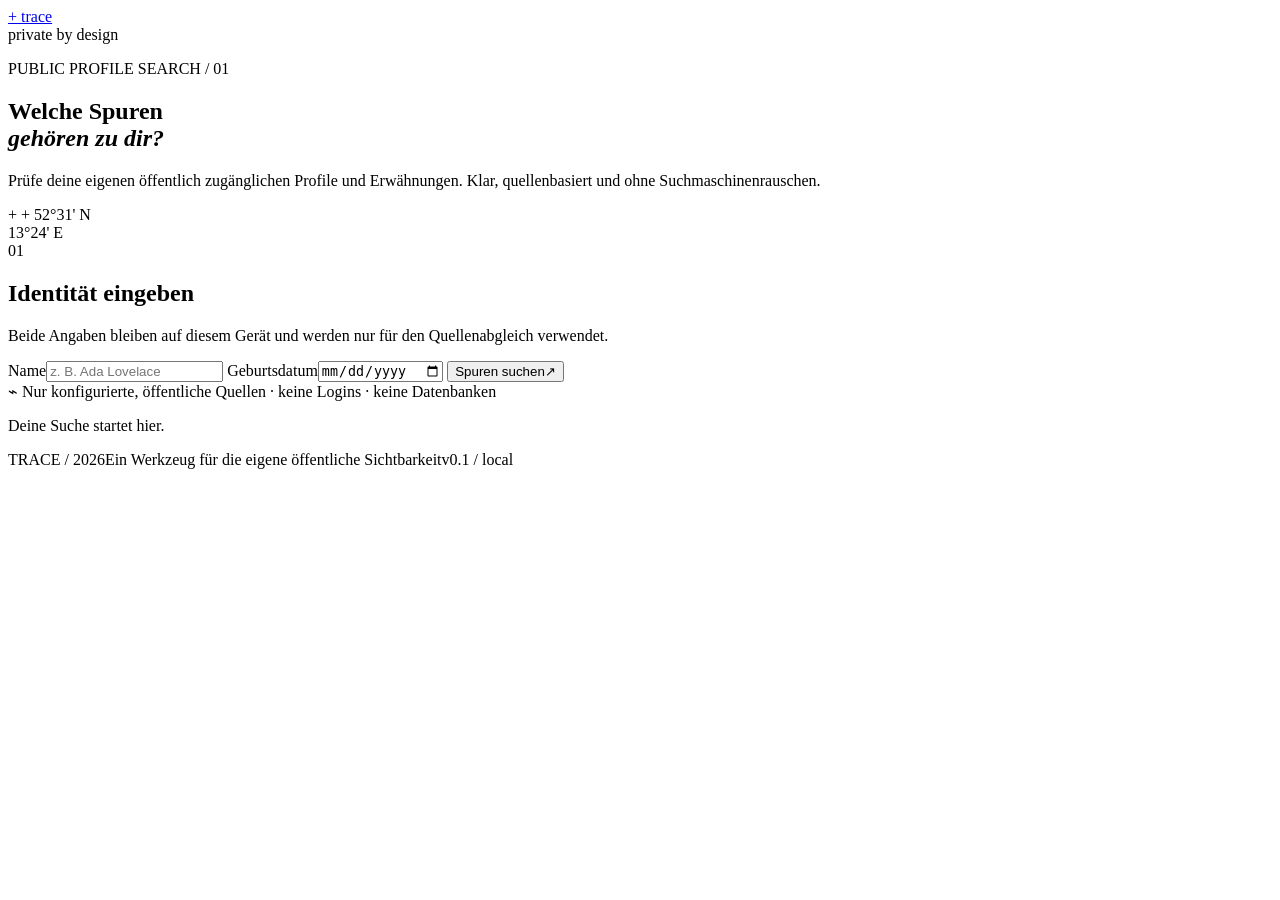
==== web/index.html @ 54b22336 "Add Trace public profile search landing page" ====
<!doctype html>
<html lang="de">
<head>
  <meta charset="utf-8">
  <meta name="viewport" content="width=device-width, initial-scale=1">
  <meta name="description" content="Finde deine eigenen öffentlich zugänglichen Profile und Erwähnungen.">
  <title>Trace / öffentliche Spuren</title>
  <link rel="preconnect" href="https://fonts.googleapis.com">
  <link rel="preconnect" href="https://fonts.gstatic.com" crossorigin>
  <link href="https://fonts.googleapis.com/css2?family=DM+Mono:wght@400;500&family=Space+Grotesk:wght@400;500;600;700&display=swap" rel="stylesheet">
  <link rel="stylesheet" href="static/styles.css">
</head>
<body>
  <div class="page-shell">
    <header class="topbar">
      <a class="brand" href="/" aria-label="Trace Startseite"><span class="brand-mark">+</span> trace</a>
      <div class="topbar-note"><span class="status-dot"></span> private by design</div>
    </header>

    <main>
      <section class="hero" aria-labelledby="page-title">
        <div class="hero-copy">
          <p class="eyebrow">PUBLIC PROFILE SEARCH / 01</p>
          <h1 id="page-title">Welche Spuren<br><em>gehören zu dir?</em></h1>
          <p class="intro">Prüfe deine eigenen öffentlich zugänglichen Profile und Erwähnungen. Klar, quellenbasiert und ohne Suchmaschinenrauschen.</p>
        </div>
        <div class="hero-aside" aria-hidden="true">
          <div class="orbit orbit-one"></div>
          <div class="orbit orbit-two"></div>
          <span class="orbit-cross cross-a">+</span>
          <span class="orbit-cross cross-b">+</span>
          <span class="coordinate">52°31' N<br>13°24' E</span>
        </div>
      </section>

      <section class="search-panel" aria-labelledby="search-title">
        <div class="panel-heading">
          <span class="step-index">01</span>
          <div><h2 id="search-title">Identität eingeben</h2><p>Beide Angaben bleiben auf diesem Gerät und werden nur für den Quellenabgleich verwendet.</p></div>
        </div>
        <form id="scan-form">
          <label class="field field-name"><span>Name</span><input id="name" name="name" autocomplete="name" placeholder="z. B. Ada Lovelace" required></label>
          <label class="field field-date"><span>Geburtsdatum</span><input id="birth-date" name="birth_date" type="date" autocomplete="bday" required></label>
          <button type="submit" class="search-button"><span class="button-label">Spuren suchen</span><span class="button-arrow" aria-hidden="true">↗</span></button>
        </form>
        <div class="form-footnote"><span class="lock-icon">⌁</span> Nur konfigurierte, öffentliche Quellen · keine Logins · keine Datenbanken</div>
      </section>

      <section id="results" class="results-section" aria-live="polite" hidden>
        <div class="results-heading"><div><p class="eyebrow">SEARCH OUTPUT / 02</p><h2 id="results-title">Ergebnisse</h2></div><span id="result-count" class="result-count"></span></div>
        <div id="results-list" class="results-list"></div>
      </section>

      <section id="empty-state" class="empty-state">
        <span class="empty-line"></span>
        <p>Deine Suche startet hier.</p>
        <span class="empty-line"></span>
      </section>
    </main>

    <footer class="footer"><span>TRACE / 2026</span><span>Ein Werkzeug für die eigene öffentliche Sichtbarkeit</span><span>v0.1 / local</span></footer>
  </div>
  <script src="static/app.js"></script>
</body>
</html>
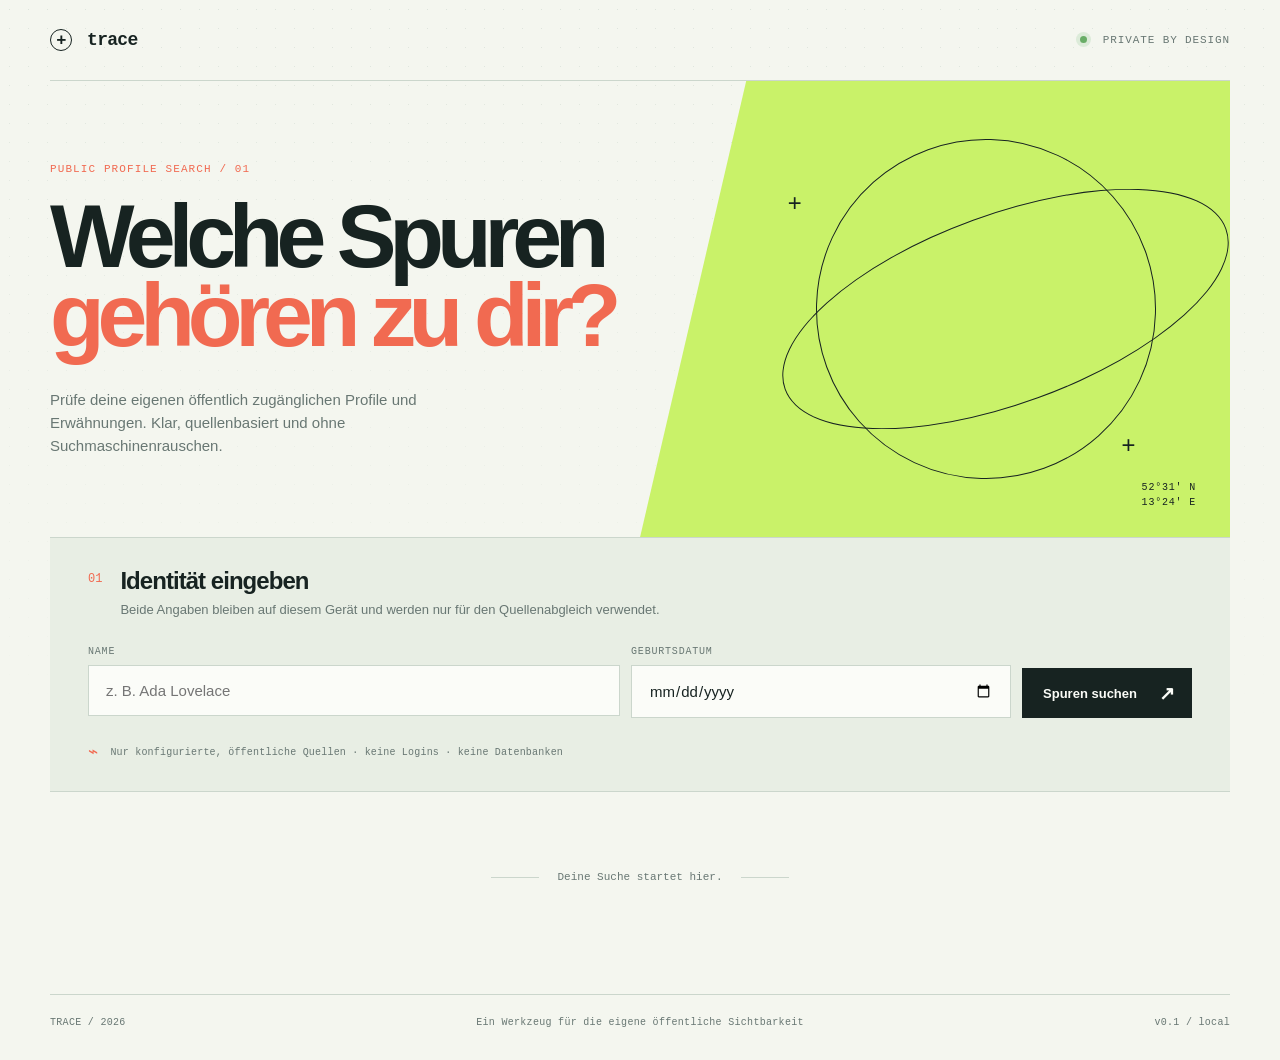
==== commit e865a962: "Support root and artifact GitHub Pages layouts" ====
--- a/web/index.html
+++ b/web/index.html
@@ -8,7 +8,7 @@
   <link rel="preconnect" href="https://fonts.googleapis.com">
   <link rel="preconnect" href="https://fonts.gstatic.com" crossorigin>
   <link href="https://fonts.googleapis.com/css2?family=DM+Mono:wght@400;500&family=Space+Grotesk:wght@400;500;600;700&display=swap" rel="stylesheet">
-  <link rel="stylesheet" href="static/styles.css">
+  <link rel="stylesheet" href="styles.css">
 </head>
 <body>
   <div class="page-shell">
@@ -60,6 +60,6 @@
 
     <footer class="footer"><span>TRACE / 2026</span><span>Ein Werkzeug für die eigene öffentliche Sichtbarkeit</span><span>v0.1 / local</span></footer>
   </div>
-  <script src="static/app.js"></script>
+  <script src="app.js"></script>
 </body>
 </html>
--- a/web/styles.css
+++ b/web/styles.css
@@ -0,0 +1,29 @@
+:root {
+  --ink: #172321;
+  --muted: #687773;
+  --paper: #f4f6ef;
+  --panel: #e8eee4;
+  --line: #cbd6cc;
+  --lime: #c9f269;
+  --coral: #f16a51;
+  --white: #fbfcf8;
+}
+
+* { box-sizing: border-box; }
+html { scroll-behavior: smooth; }
+body { margin: 0; color: var(--ink); background: var(--paper); font-family: "Space Grotesk", sans-serif; }
+body::before { content: ""; position: fixed; inset: 0; pointer-events: none; opacity: .4; background-image: radial-gradient(#bbc9bf 0.7px, transparent .7px); background-size: 19px 19px; mask-image: linear-gradient(to bottom, #000, transparent 80%); }
+.page-shell { width: min(1180px, calc(100% - 48px)); margin: auto; position: relative; }
+.topbar { display: flex; justify-content: space-between; align-items: center; padding: 29px 0; border-bottom: 1px solid var(--line); font-family: "DM Mono", monospace; font-size: 11px; letter-spacing: .08em; text-transform: uppercase; }
+.brand { color: var(--ink); text-decoration: none; font-size: 18px; font-weight: 600; letter-spacing: -.04em; text-transform: lowercase; }
+.brand-mark { display: inline-grid; place-items: center; width: 22px; height: 22px; margin-right: 5px; border: 1px solid var(--ink); border-radius: 50%; font-size: 17px; line-height: 1; }
+.topbar-note { color: var(--muted); }.status-dot { width: 7px; height: 7px; background: #69ad67; display: inline-block; border-radius: 50%; margin-right: 8px; box-shadow: 0 0 0 4px #dcebd9; }
+.hero { min-height: 430px; display: grid; grid-template-columns: 1fr 1fr; align-items: center; border-bottom: 1px solid var(--line); overflow: hidden; }
+.hero-copy { padding: 82px 0 80px; position: relative; z-index: 1; animation: rise .7s ease both; }.eyebrow { margin: 0 0 22px; color: var(--coral); font: 500 11px "DM Mono", monospace; letter-spacing: .1em; }.hero h1 { max-width: 690px; margin: 0; font-size: clamp(3.4rem, 7vw, 6.8rem); line-height: .88; letter-spacing: -.08em; font-weight: 600; }.hero h1 em { color: var(--coral); font-style: normal; }.intro { max-width: 420px; color: var(--muted); line-height: 1.55; font-size: 15px; margin: 33px 0 0; }
+.hero-aside { height: 100%; min-height: 430px; position: relative; background: var(--lime); clip-path: polygon(18% 0, 100% 0, 100% 100%, 0 100%); }.orbit { position: absolute; border: 1px solid var(--ink); border-radius: 50%; left: 50%; top: 50%; transform: translate(-35%, -50%) rotate(-20deg); }.orbit-one { width: 340px; height: 340px; }.orbit-two { width: 470px; height: 190px; }.orbit-cross { position: absolute; font: 24px "DM Mono", monospace; }.cross-a { top: 24%; left: 25%; }.cross-b { bottom: 17%; right: 16%; }.coordinate { position: absolute; right: 34px; bottom: 27px; font: 10px/1.5 "DM Mono", monospace; letter-spacing: .08em; }
+.search-panel { background: var(--panel); padding: 34px 38px 29px; border-bottom: 1px solid var(--line); animation: rise .8s .08s ease both; }.panel-heading { display: flex; gap: 18px; align-items: flex-start; margin-bottom: 29px; }.step-index { color: var(--coral); font: 500 12px "DM Mono", monospace; }.panel-heading h2, .results-heading h2 { font-size: 24px; letter-spacing: -.04em; margin: -5px 0 7px; }.panel-heading p { color: var(--muted); font-size: 13px; margin: 0; }
+#scan-form { display: grid; grid-template-columns: 1.4fr 1fr auto; gap: 11px; }.field { display: flex; flex-direction: column; gap: 8px; }.field span { color: var(--muted); font: 10px "DM Mono", monospace; letter-spacing: .08em; text-transform: uppercase; }.field input { width: 100%; border: 1px solid var(--line); background: var(--white); padding: 16px 17px; color: var(--ink); font: 15px "Space Grotesk", sans-serif; outline: none; }.field input:focus { border-color: var(--ink); box-shadow: 3px 3px 0 var(--lime); }.search-button { align-self: end; border: 0; min-height: 50px; padding: 0 17px 0 21px; display: flex; align-items: center; gap: 22px; background: var(--ink); color: var(--white); font: 600 13px "Space Grotesk", sans-serif; cursor: pointer; transition: background .2s, transform .2s; }.search-button:hover { background: var(--coral); transform: translateY(-2px); }.button-arrow { font-size: 19px; }.form-footnote { color: var(--muted); margin-top: 23px; font: 10px "DM Mono", monospace; letter-spacing: .02em; }.lock-icon { color: var(--coral); font-size: 17px; vertical-align: -2px; margin-right: 6px; }
+.results-section { padding: 68px 0 24px; }.results-heading { display: flex; justify-content: space-between; align-items: end; border-bottom: 1px solid var(--ink); padding-bottom: 19px; }.results-heading h2 { font-size: 44px; margin: 0; }.result-count { font: 11px "DM Mono", monospace; color: var(--muted); }.results-list { display: grid; }.result-card { display: grid; grid-template-columns: 54px 1fr auto; gap: 19px; align-items: start; padding: 25px 0; border-bottom: 1px solid var(--line); animation: rise .45s ease both; }.result-number { font: 12px "DM Mono", monospace; color: var(--coral); }.result-card h3 { margin: 0 0 7px; font-size: 20px; letter-spacing: -.03em; }.result-card h3 a { color: var(--ink); text-decoration: none; border-bottom: 1px solid transparent; }.result-card h3 a:hover { border-bottom-color: var(--coral); }.result-url { color: #4c8b56; font: 11px "DM Mono", monospace; word-break: break-all; }.result-excerpt { max-width: 700px; margin: 13px 0 0; color: var(--muted); font-size: 13px; line-height: 1.5; }.result-status { border: 1px solid var(--line); padding: 7px 9px; color: var(--muted); font: 10px "DM Mono", monospace; text-transform: uppercase; white-space: nowrap; }.result-status.match { color: #397244; border-color: #9bc29b; background: #e5f2e2; }.result-status.manual_review { color: #9d5e28; border-color: #dfbd92; background: #fff1df; }.result-status.unavailable { color: var(--coral); }.empty-state { display: flex; align-items: center; gap: 18px; padding: 68px 0 100px; color: var(--muted); font: 11px "DM Mono", monospace; justify-content: center; }.empty-line { width: 48px; height: 1px; background: var(--line); }.footer { border-top: 1px solid var(--line); display: flex; justify-content: space-between; gap: 20px; padding: 22px 0 30px; color: var(--muted); font: 10px "DM Mono", monospace; letter-spacing: .03em; }
+[hidden] { display: none !important; } .error-message { color: var(--coral); font: 12px "DM Mono", monospace; padding: 20px 0; }
+@keyframes rise { from { opacity: 0; transform: translateY(16px); } to { opacity: 1; transform: translateY(0); } }
+@media (max-width: 720px) { .page-shell { width: min(100% - 28px, 560px); }.topbar { padding: 21px 0; }.topbar-note { font-size: 9px; }.hero { display: block; min-height: auto; }.hero-copy { padding: 65px 0 52px; }.hero h1 { font-size: clamp(3.1rem, 16vw, 5.4rem); }.hero-aside { min-height: 220px; clip-path: none; }.orbit-one { width: 190px; height: 190px; }.orbit-two { width: 260px; height: 100px; }.search-panel { margin: 0 -14px; padding: 30px 20px 25px; }.panel-heading { gap: 13px; }.panel-heading p { line-height: 1.45; }.panel-heading h2 { font-size: 21px; } #scan-form { display: block; }.field { margin-bottom: 16px; }.search-button { width: 100%; justify-content: space-between; }.form-footnote { line-height: 1.5; }.results-section { padding-top: 52px; }.results-heading h2 { font-size: 35px; }.result-card { grid-template-columns: 28px 1fr; gap: 12px; }.result-status { grid-column: 2; justify-self: start; }.footer { flex-wrap: wrap; line-height: 1.5; } }
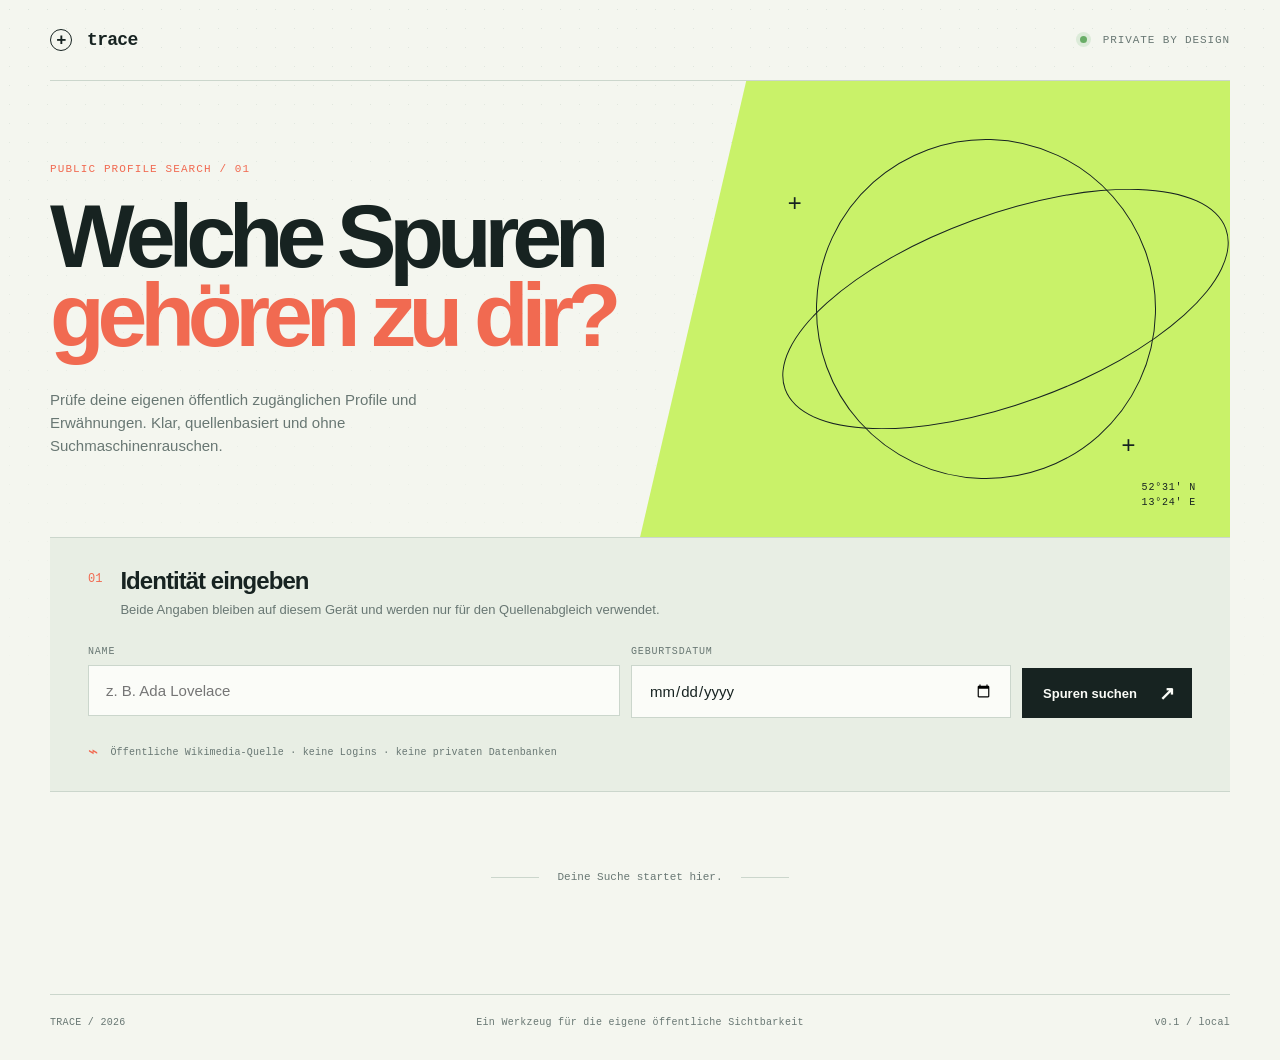
==== commit 7e62ad77: "Implement public online search fallback" ====
--- a/web/index.html
+++ b/web/index.html
@@ -43,7 +43,7 @@
           <label class="field field-date"><span>Geburtsdatum</span><input id="birth-date" name="birth_date" type="date" autocomplete="bday" required></label>
           <button type="submit" class="search-button"><span class="button-label">Spuren suchen</span><span class="button-arrow" aria-hidden="true">↗</span></button>
         </form>
-        <div class="form-footnote"><span class="lock-icon">⌁</span> Nur konfigurierte, öffentliche Quellen · keine Logins · keine Datenbanken</div>
+        <div class="form-footnote"><span class="lock-icon">⌁</span> Öffentliche Wikimedia-Quelle · keine Logins · keine privaten Datenbanken</div>
       </section>
 
       <section id="results" class="results-section" aria-live="polite" hidden>
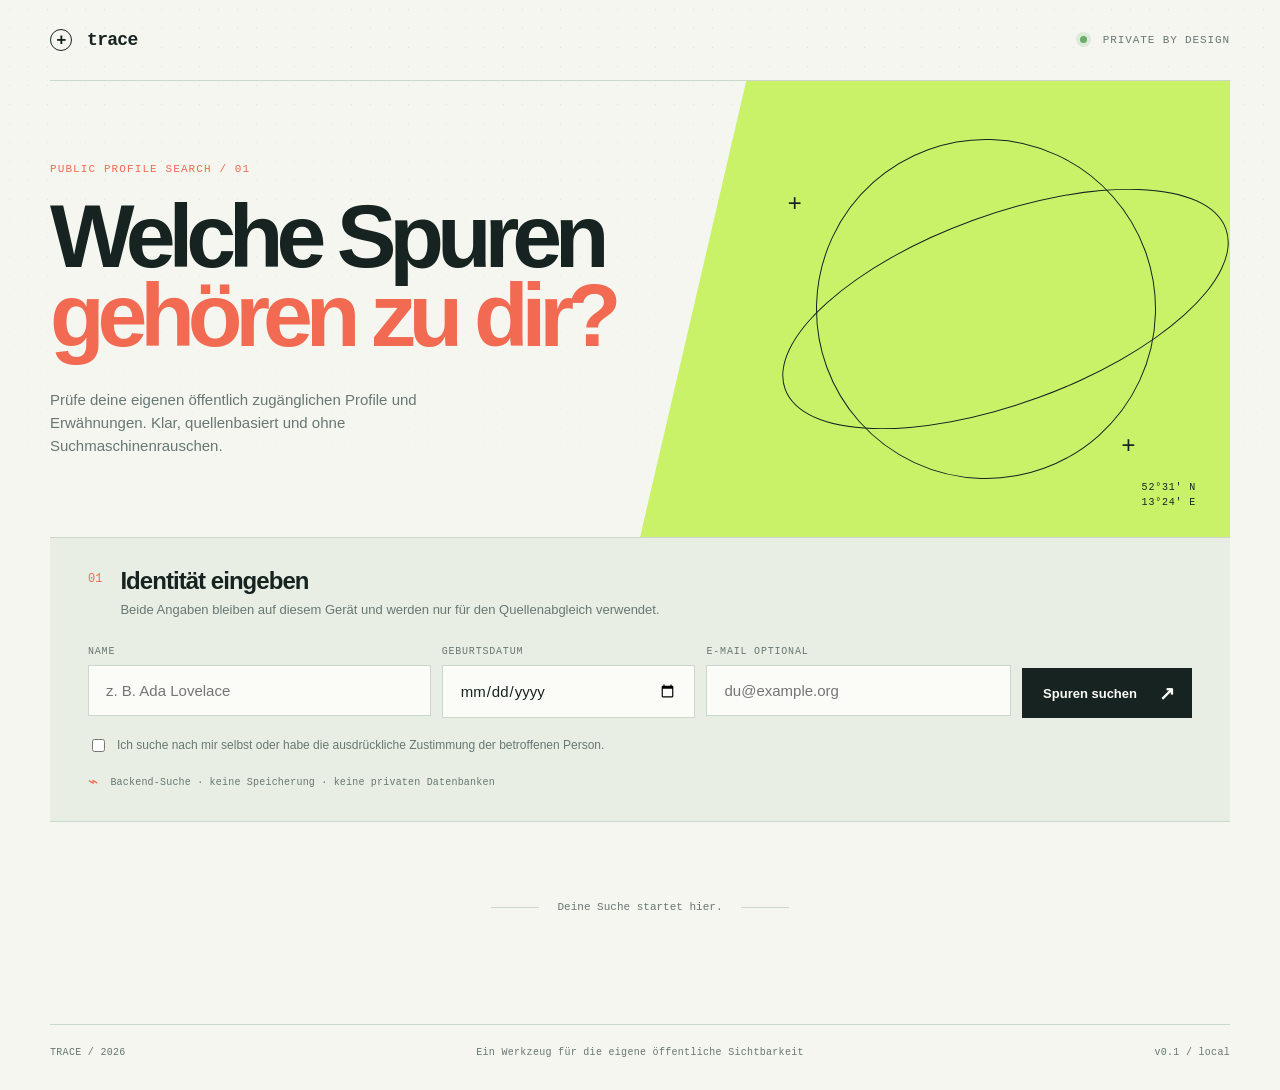
==== commit 8332de0d: "Add backend public search service" ====
--- a/web/index.html
+++ b/web/index.html
@@ -41,9 +41,11 @@
         <form id="scan-form">
           <label class="field field-name"><span>Name</span><input id="name" name="name" autocomplete="name" placeholder="z. B. Ada Lovelace" required></label>
           <label class="field field-date"><span>Geburtsdatum</span><input id="birth-date" name="birth_date" type="date" autocomplete="bday" required></label>
+          <label class="field field-email"><span>E-Mail optional</span><input id="email" name="email" type="email" autocomplete="email" placeholder="du@example.org"></label>
           <button type="submit" class="search-button"><span class="button-label">Spuren suchen</span><span class="button-arrow" aria-hidden="true">↗</span></button>
         </form>
-        <div class="form-footnote"><span class="lock-icon">⌁</span> Öffentliche Wikimedia-Quelle · keine Logins · keine privaten Datenbanken</div>
+        <label class="consent-line"><input id="consent" name="consent" type="checkbox" required><span>Ich suche nach mir selbst oder habe die ausdrückliche Zustimmung der betroffenen Person.</span></label>
+        <div class="form-footnote"><span class="lock-icon">⌁</span> Backend-Suche · keine Speicherung · keine privaten Datenbanken</div>
       </section>
 
       <section id="results" class="results-section" aria-live="polite" hidden>
@@ -60,6 +62,7 @@
 
     <footer class="footer"><span>TRACE / 2026</span><span>Ein Werkzeug für die eigene öffentliche Sichtbarkeit</span><span>v0.1 / local</span></footer>
   </div>
+  <script src="config.js"></script>
   <script src="app.js"></script>
 </body>
 </html>
--- a/web/styles.css
+++ b/web/styles.css
@@ -22,7 +22,7 @@
 .hero-copy { padding: 82px 0 80px; position: relative; z-index: 1; animation: rise .7s ease both; }.eyebrow { margin: 0 0 22px; color: var(--coral); font: 500 11px "DM Mono", monospace; letter-spacing: .1em; }.hero h1 { max-width: 690px; margin: 0; font-size: clamp(3.4rem, 7vw, 6.8rem); line-height: .88; letter-spacing: -.08em; font-weight: 600; }.hero h1 em { color: var(--coral); font-style: normal; }.intro { max-width: 420px; color: var(--muted); line-height: 1.55; font-size: 15px; margin: 33px 0 0; }
 .hero-aside { height: 100%; min-height: 430px; position: relative; background: var(--lime); clip-path: polygon(18% 0, 100% 0, 100% 100%, 0 100%); }.orbit { position: absolute; border: 1px solid var(--ink); border-radius: 50%; left: 50%; top: 50%; transform: translate(-35%, -50%) rotate(-20deg); }.orbit-one { width: 340px; height: 340px; }.orbit-two { width: 470px; height: 190px; }.orbit-cross { position: absolute; font: 24px "DM Mono", monospace; }.cross-a { top: 24%; left: 25%; }.cross-b { bottom: 17%; right: 16%; }.coordinate { position: absolute; right: 34px; bottom: 27px; font: 10px/1.5 "DM Mono", monospace; letter-spacing: .08em; }
 .search-panel { background: var(--panel); padding: 34px 38px 29px; border-bottom: 1px solid var(--line); animation: rise .8s .08s ease both; }.panel-heading { display: flex; gap: 18px; align-items: flex-start; margin-bottom: 29px; }.step-index { color: var(--coral); font: 500 12px "DM Mono", monospace; }.panel-heading h2, .results-heading h2 { font-size: 24px; letter-spacing: -.04em; margin: -5px 0 7px; }.panel-heading p { color: var(--muted); font-size: 13px; margin: 0; }
-#scan-form { display: grid; grid-template-columns: 1.4fr 1fr auto; gap: 11px; }.field { display: flex; flex-direction: column; gap: 8px; }.field span { color: var(--muted); font: 10px "DM Mono", monospace; letter-spacing: .08em; text-transform: uppercase; }.field input { width: 100%; border: 1px solid var(--line); background: var(--white); padding: 16px 17px; color: var(--ink); font: 15px "Space Grotesk", sans-serif; outline: none; }.field input:focus { border-color: var(--ink); box-shadow: 3px 3px 0 var(--lime); }.search-button { align-self: end; border: 0; min-height: 50px; padding: 0 17px 0 21px; display: flex; align-items: center; gap: 22px; background: var(--ink); color: var(--white); font: 600 13px "Space Grotesk", sans-serif; cursor: pointer; transition: background .2s, transform .2s; }.search-button:hover { background: var(--coral); transform: translateY(-2px); }.button-arrow { font-size: 19px; }.form-footnote { color: var(--muted); margin-top: 23px; font: 10px "DM Mono", monospace; letter-spacing: .02em; }.lock-icon { color: var(--coral); font-size: 17px; vertical-align: -2px; margin-right: 6px; }
+#scan-form { display: grid; grid-template-columns: 1.35fr 1fr 1.2fr auto; gap: 11px; }.field { display: flex; flex-direction: column; gap: 8px; }.field span { color: var(--muted); font: 10px "DM Mono", monospace; letter-spacing: .08em; text-transform: uppercase; }.field input { width: 100%; border: 1px solid var(--line); background: var(--white); padding: 16px 17px; color: var(--ink); font: 15px "Space Grotesk", sans-serif; outline: none; }.field input:focus { border-color: var(--ink); box-shadow: 3px 3px 0 var(--lime); }.search-button { align-self: end; border: 0; min-height: 50px; padding: 0 17px 0 21px; display: flex; align-items: center; gap: 22px; background: var(--ink); color: var(--white); font: 600 13px "Space Grotesk", sans-serif; cursor: pointer; transition: background .2s, transform .2s; }.search-button:hover { background: var(--coral); transform: translateY(-2px); }.button-arrow { font-size: 19px; }.consent-line { display: flex; gap: 9px; align-items: flex-start; margin-top: 19px; color: var(--muted); font-size: 12px; line-height: 1.4; }.consent-line input { margin-top: 2px; accent-color: var(--coral); }.form-footnote { color: var(--muted); margin-top: 16px; font: 10px "DM Mono", monospace; letter-spacing: .02em; }.lock-icon { color: var(--coral); font-size: 17px; vertical-align: -2px; margin-right: 6px; }
 .results-section { padding: 68px 0 24px; }.results-heading { display: flex; justify-content: space-between; align-items: end; border-bottom: 1px solid var(--ink); padding-bottom: 19px; }.results-heading h2 { font-size: 44px; margin: 0; }.result-count { font: 11px "DM Mono", monospace; color: var(--muted); }.results-list { display: grid; }.result-card { display: grid; grid-template-columns: 54px 1fr auto; gap: 19px; align-items: start; padding: 25px 0; border-bottom: 1px solid var(--line); animation: rise .45s ease both; }.result-number { font: 12px "DM Mono", monospace; color: var(--coral); }.result-card h3 { margin: 0 0 7px; font-size: 20px; letter-spacing: -.03em; }.result-card h3 a { color: var(--ink); text-decoration: none; border-bottom: 1px solid transparent; }.result-card h3 a:hover { border-bottom-color: var(--coral); }.result-url { color: #4c8b56; font: 11px "DM Mono", monospace; word-break: break-all; }.result-excerpt { max-width: 700px; margin: 13px 0 0; color: var(--muted); font-size: 13px; line-height: 1.5; }.result-status { border: 1px solid var(--line); padding: 7px 9px; color: var(--muted); font: 10px "DM Mono", monospace; text-transform: uppercase; white-space: nowrap; }.result-status.match { color: #397244; border-color: #9bc29b; background: #e5f2e2; }.result-status.manual_review { color: #9d5e28; border-color: #dfbd92; background: #fff1df; }.result-status.unavailable { color: var(--coral); }.empty-state { display: flex; align-items: center; gap: 18px; padding: 68px 0 100px; color: var(--muted); font: 11px "DM Mono", monospace; justify-content: center; }.empty-line { width: 48px; height: 1px; background: var(--line); }.footer { border-top: 1px solid var(--line); display: flex; justify-content: space-between; gap: 20px; padding: 22px 0 30px; color: var(--muted); font: 10px "DM Mono", monospace; letter-spacing: .03em; }
 [hidden] { display: none !important; } .error-message { color: var(--coral); font: 12px "DM Mono", monospace; padding: 20px 0; }
 @keyframes rise { from { opacity: 0; transform: translateY(16px); } to { opacity: 1; transform: translateY(0); } }
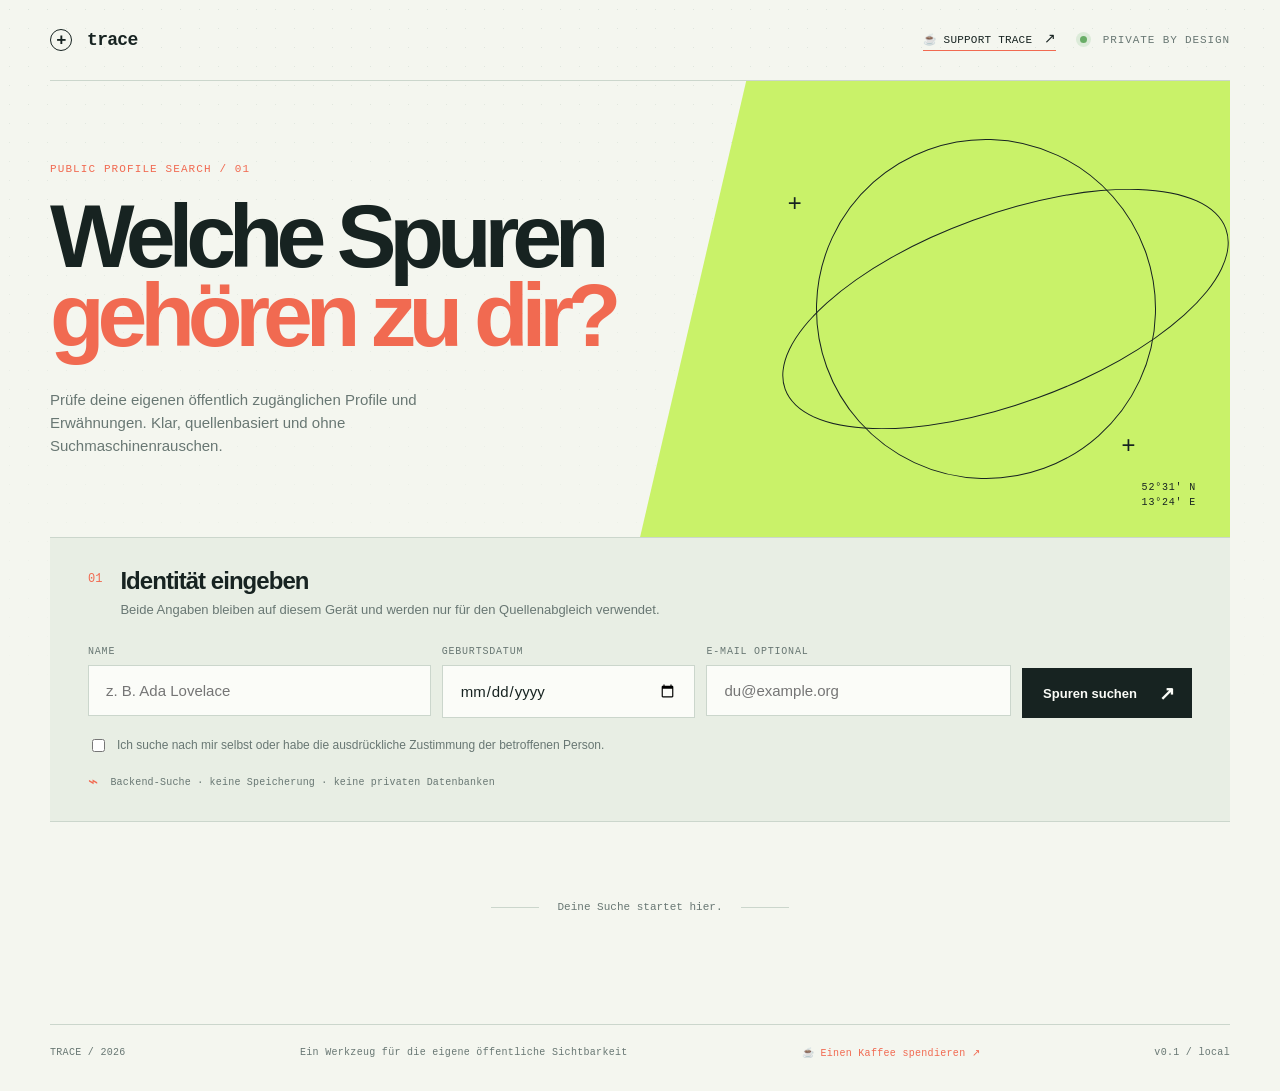
==== commit 461ec405: "Add Buy Me a Coffee support links" ====
--- a/web/index.html
+++ b/web/index.html
@@ -14,7 +14,7 @@
   <div class="page-shell">
     <header class="topbar">
       <a class="brand" href="/" aria-label="Trace Startseite"><span class="brand-mark">+</span> trace</a>
-      <div class="topbar-note"><span class="status-dot"></span> private by design</div>
+      <div class="topbar-actions"><a class="support-link" href="https://buymeacoffee.com/agasolutions" target="_blank" rel="noopener noreferrer">☕ Support Trace <span aria-hidden="true">↗</span></a><div class="topbar-note"><span class="status-dot"></span> private by design</div></div>
     </header>
 
     <main>
@@ -60,7 +60,7 @@
       </section>
     </main>
 
-    <footer class="footer"><span>TRACE / 2026</span><span>Ein Werkzeug für die eigene öffentliche Sichtbarkeit</span><span>v0.1 / local</span></footer>
+    <footer class="footer"><span>TRACE / 2026</span><span>Ein Werkzeug für die eigene öffentliche Sichtbarkeit</span><a href="https://buymeacoffee.com/agasolutions" target="_blank" rel="noopener noreferrer">☕ Einen Kaffee spendieren ↗</a><span>v0.1 / local</span></footer>
   </div>
   <script src="config.js"></script>
   <script src="app.js"></script>
--- a/web/styles.css
+++ b/web/styles.css
@@ -17,13 +17,13 @@
 .topbar { display: flex; justify-content: space-between; align-items: center; padding: 29px 0; border-bottom: 1px solid var(--line); font-family: "DM Mono", monospace; font-size: 11px; letter-spacing: .08em; text-transform: uppercase; }
 .brand { color: var(--ink); text-decoration: none; font-size: 18px; font-weight: 600; letter-spacing: -.04em; text-transform: lowercase; }
 .brand-mark { display: inline-grid; place-items: center; width: 22px; height: 22px; margin-right: 5px; border: 1px solid var(--ink); border-radius: 50%; font-size: 17px; line-height: 1; }
-.topbar-note { color: var(--muted); }.status-dot { width: 7px; height: 7px; background: #69ad67; display: inline-block; border-radius: 50%; margin-right: 8px; box-shadow: 0 0 0 4px #dcebd9; }
+.topbar-actions { display: flex; align-items: center; gap: 24px; }.support-link { color: var(--ink); text-decoration: none; border-bottom: 1px solid var(--coral); padding-bottom: 3px; font: 500 11px "DM Mono", monospace; letter-spacing: .02em; transition: color .2s, border-color .2s; }.support-link:hover { color: var(--coral); border-color: var(--ink); }.support-link span { margin-left: 5px; font-size: 14px; }.topbar-note { color: var(--muted); }.status-dot { width: 7px; height: 7px; background: #69ad67; display: inline-block; border-radius: 50%; margin-right: 8px; box-shadow: 0 0 0 4px #dcebd9; }
 .hero { min-height: 430px; display: grid; grid-template-columns: 1fr 1fr; align-items: center; border-bottom: 1px solid var(--line); overflow: hidden; }
 .hero-copy { padding: 82px 0 80px; position: relative; z-index: 1; animation: rise .7s ease both; }.eyebrow { margin: 0 0 22px; color: var(--coral); font: 500 11px "DM Mono", monospace; letter-spacing: .1em; }.hero h1 { max-width: 690px; margin: 0; font-size: clamp(3.4rem, 7vw, 6.8rem); line-height: .88; letter-spacing: -.08em; font-weight: 600; }.hero h1 em { color: var(--coral); font-style: normal; }.intro { max-width: 420px; color: var(--muted); line-height: 1.55; font-size: 15px; margin: 33px 0 0; }
 .hero-aside { height: 100%; min-height: 430px; position: relative; background: var(--lime); clip-path: polygon(18% 0, 100% 0, 100% 100%, 0 100%); }.orbit { position: absolute; border: 1px solid var(--ink); border-radius: 50%; left: 50%; top: 50%; transform: translate(-35%, -50%) rotate(-20deg); }.orbit-one { width: 340px; height: 340px; }.orbit-two { width: 470px; height: 190px; }.orbit-cross { position: absolute; font: 24px "DM Mono", monospace; }.cross-a { top: 24%; left: 25%; }.cross-b { bottom: 17%; right: 16%; }.coordinate { position: absolute; right: 34px; bottom: 27px; font: 10px/1.5 "DM Mono", monospace; letter-spacing: .08em; }
 .search-panel { background: var(--panel); padding: 34px 38px 29px; border-bottom: 1px solid var(--line); animation: rise .8s .08s ease both; }.panel-heading { display: flex; gap: 18px; align-items: flex-start; margin-bottom: 29px; }.step-index { color: var(--coral); font: 500 12px "DM Mono", monospace; }.panel-heading h2, .results-heading h2 { font-size: 24px; letter-spacing: -.04em; margin: -5px 0 7px; }.panel-heading p { color: var(--muted); font-size: 13px; margin: 0; }
 #scan-form { display: grid; grid-template-columns: 1.35fr 1fr 1.2fr auto; gap: 11px; }.field { display: flex; flex-direction: column; gap: 8px; }.field span { color: var(--muted); font: 10px "DM Mono", monospace; letter-spacing: .08em; text-transform: uppercase; }.field input { width: 100%; border: 1px solid var(--line); background: var(--white); padding: 16px 17px; color: var(--ink); font: 15px "Space Grotesk", sans-serif; outline: none; }.field input:focus { border-color: var(--ink); box-shadow: 3px 3px 0 var(--lime); }.search-button { align-self: end; border: 0; min-height: 50px; padding: 0 17px 0 21px; display: flex; align-items: center; gap: 22px; background: var(--ink); color: var(--white); font: 600 13px "Space Grotesk", sans-serif; cursor: pointer; transition: background .2s, transform .2s; }.search-button:hover { background: var(--coral); transform: translateY(-2px); }.button-arrow { font-size: 19px; }.consent-line { display: flex; gap: 9px; align-items: flex-start; margin-top: 19px; color: var(--muted); font-size: 12px; line-height: 1.4; }.consent-line input { margin-top: 2px; accent-color: var(--coral); }.form-footnote { color: var(--muted); margin-top: 16px; font: 10px "DM Mono", monospace; letter-spacing: .02em; }.lock-icon { color: var(--coral); font-size: 17px; vertical-align: -2px; margin-right: 6px; }
-.results-section { padding: 68px 0 24px; }.results-heading { display: flex; justify-content: space-between; align-items: end; border-bottom: 1px solid var(--ink); padding-bottom: 19px; }.results-heading h2 { font-size: 44px; margin: 0; }.result-count { font: 11px "DM Mono", monospace; color: var(--muted); }.results-list { display: grid; }.result-card { display: grid; grid-template-columns: 54px 1fr auto; gap: 19px; align-items: start; padding: 25px 0; border-bottom: 1px solid var(--line); animation: rise .45s ease both; }.result-number { font: 12px "DM Mono", monospace; color: var(--coral); }.result-card h3 { margin: 0 0 7px; font-size: 20px; letter-spacing: -.03em; }.result-card h3 a { color: var(--ink); text-decoration: none; border-bottom: 1px solid transparent; }.result-card h3 a:hover { border-bottom-color: var(--coral); }.result-url { color: #4c8b56; font: 11px "DM Mono", monospace; word-break: break-all; }.result-excerpt { max-width: 700px; margin: 13px 0 0; color: var(--muted); font-size: 13px; line-height: 1.5; }.result-status { border: 1px solid var(--line); padding: 7px 9px; color: var(--muted); font: 10px "DM Mono", monospace; text-transform: uppercase; white-space: nowrap; }.result-status.match { color: #397244; border-color: #9bc29b; background: #e5f2e2; }.result-status.manual_review { color: #9d5e28; border-color: #dfbd92; background: #fff1df; }.result-status.unavailable { color: var(--coral); }.empty-state { display: flex; align-items: center; gap: 18px; padding: 68px 0 100px; color: var(--muted); font: 11px "DM Mono", monospace; justify-content: center; }.empty-line { width: 48px; height: 1px; background: var(--line); }.footer { border-top: 1px solid var(--line); display: flex; justify-content: space-between; gap: 20px; padding: 22px 0 30px; color: var(--muted); font: 10px "DM Mono", monospace; letter-spacing: .03em; }
+.results-section { padding: 68px 0 24px; }.results-heading { display: flex; justify-content: space-between; align-items: end; border-bottom: 1px solid var(--ink); padding-bottom: 19px; }.results-heading h2 { font-size: 44px; margin: 0; }.result-count { font: 11px "DM Mono", monospace; color: var(--muted); }.results-list { display: grid; }.result-card { display: grid; grid-template-columns: 54px 1fr auto; gap: 19px; align-items: start; padding: 25px 0; border-bottom: 1px solid var(--line); animation: rise .45s ease both; }.result-number { font: 12px "DM Mono", monospace; color: var(--coral); }.result-card h3 { margin: 0 0 7px; font-size: 20px; letter-spacing: -.03em; }.result-card h3 a { color: var(--ink); text-decoration: none; border-bottom: 1px solid transparent; }.result-card h3 a:hover { border-bottom-color: var(--coral); }.result-url { color: #4c8b56; font: 11px "DM Mono", monospace; word-break: break-all; }.result-excerpt { max-width: 700px; margin: 13px 0 0; color: var(--muted); font-size: 13px; line-height: 1.5; }.result-status { border: 1px solid var(--line); padding: 7px 9px; color: var(--muted); font: 10px "DM Mono", monospace; text-transform: uppercase; white-space: nowrap; }.result-status.match { color: #397244; border-color: #9bc29b; background: #e5f2e2; }.result-status.manual_review { color: #9d5e28; border-color: #dfbd92; background: #fff1df; }.result-status.unavailable { color: var(--coral); }.empty-state { display: flex; align-items: center; gap: 18px; padding: 68px 0 100px; color: var(--muted); font: 11px "DM Mono", monospace; justify-content: center; }.empty-line { width: 48px; height: 1px; background: var(--line); }.footer { border-top: 1px solid var(--line); display: flex; justify-content: space-between; gap: 20px; padding: 22px 0 30px; color: var(--muted); font: 10px "DM Mono", monospace; letter-spacing: .03em; }.footer a { color: var(--coral); text-decoration: none; border-bottom: 1px solid transparent; }.footer a:hover { border-color: var(--coral); }
 [hidden] { display: none !important; } .error-message { color: var(--coral); font: 12px "DM Mono", monospace; padding: 20px 0; }
 @keyframes rise { from { opacity: 0; transform: translateY(16px); } to { opacity: 1; transform: translateY(0); } }
 @media (max-width: 720px) { .page-shell { width: min(100% - 28px, 560px); }.topbar { padding: 21px 0; }.topbar-note { font-size: 9px; }.hero { display: block; min-height: auto; }.hero-copy { padding: 65px 0 52px; }.hero h1 { font-size: clamp(3.1rem, 16vw, 5.4rem); }.hero-aside { min-height: 220px; clip-path: none; }.orbit-one { width: 190px; height: 190px; }.orbit-two { width: 260px; height: 100px; }.search-panel { margin: 0 -14px; padding: 30px 20px 25px; }.panel-heading { gap: 13px; }.panel-heading p { line-height: 1.45; }.panel-heading h2 { font-size: 21px; } #scan-form { display: block; }.field { margin-bottom: 16px; }.search-button { width: 100%; justify-content: space-between; }.form-footnote { line-height: 1.5; }.results-section { padding-top: 52px; }.results-heading h2 { font-size: 35px; }.result-card { grid-template-columns: 28px 1fr; gap: 12px; }.result-status { grid-column: 2; justify-self: start; }.footer { flex-wrap: wrap; line-height: 1.5; } }
